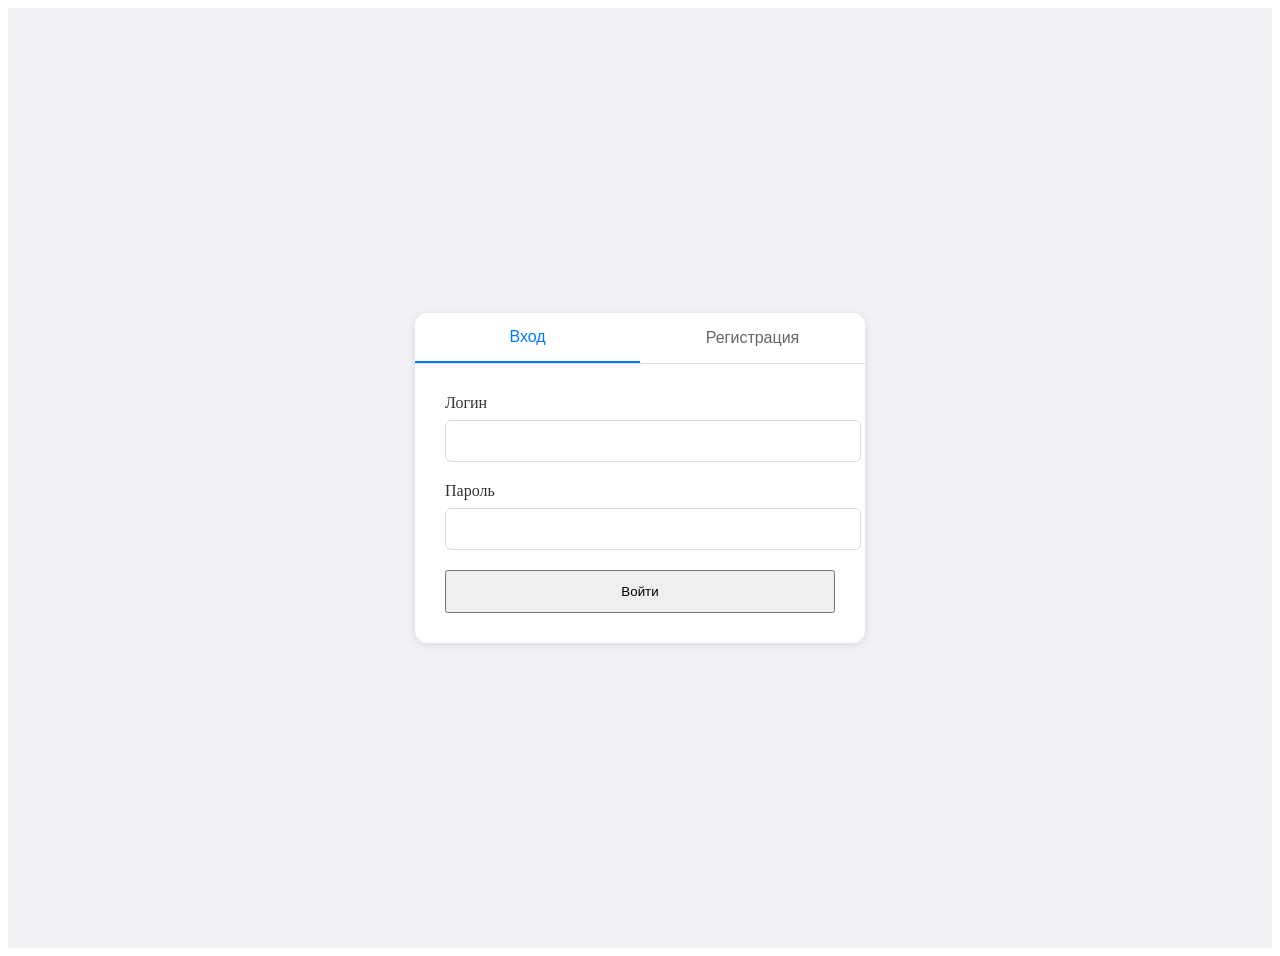
==== static/login.html @ 73deea54 "Add files via upload" ====
<!DOCTYPE html>
<html lang="ru">
<head>
    <meta charset="UTF-8">
    <meta name="viewport" content="width=device-width, initial-scale=1.0">
    <title>Вход / Регистрация</title>
    <link rel="stylesheet" href="/style.css">
    <style>
        .auth-page {
            min-height: 100vh;
            background: #f0f2f5;
            display: flex;
            align-items: center;
            justify-content: center;
            padding: 20px;
        }
        .auth-card {
            background: white;
            border-radius: 12px;
            width: 100%;
            max-width: 450px;
            overflow: hidden;
            box-shadow: 0 2px 8px rgba(0,0,0,0.1);
        }
        .auth-tabs {
            display: flex;
            border-bottom: 1px solid #e0e0e0;
        }
        .auth-tab {
            flex: 1;
            padding: 15px;
            text-align: center;
            cursor: pointer;
            border: none;
            background: none;
            font-size: 16px;
            font-weight: 500;
            color: #666;
        }
        .auth-tab.active {
            color: #007bff;
            border-bottom: 2px solid #007bff;
        }
        .auth-form {
            padding: 30px;
            display: none;
        }
        .auth-form.active {
            display: block;
            animation: fadeIn 0.3s ease;
        }
        @keyframes fadeIn {
            from { opacity: 0; transform: translateY(10px); }
            to { opacity: 1; transform: translateY(0); }
        }
        .form-group {
            margin-bottom: 20px;
        }
        .form-group label {
            display: block;
            margin-bottom: 8px;
            font-weight: 500;
            color: #333;
        }
        .form-group input {
            width: 100%;
            padding: 12px;
            border: 1px solid #ddd;
            border-radius: 6px;
            font-size: 14px;
        }
        .form-group input:focus {
            outline: none;
            border-color: #007bff;
        }
        .btn-block {
            width: 100%;
            padding: 12px;
        }
        .test-info {
            margin-top: 20px;
            padding: 15px;
            background: #f8f9fa;
            border-radius: 6px;
            font-size: 13px;
        }
        .test-info p {
            margin: 5px 0;
        }
        .test-info strong {
            color: #007bff;
        }
    </style>
</head>
<body>
    <div class="auth-page">
        <div class="auth-card">
            <div class="auth-tabs">
                <button class="auth-tab active" onclick="switchTab('login')">Вход</button>
                <button class="auth-tab" onclick="switchTab('register')">Регистрация</button>
            </div>
            
            <div id="loginForm" class="auth-form active">
                <form onsubmit="login(event)">
                    <div class="form-group">
                        <label>Логин</label>
                        <input type="text" id="loginUsername" required>
                    </div>
                    <div class="form-group">
                        <label>Пароль</label>
                        <input type="password" id="loginPassword" required>
                    </div>
                    <button type="submit" class="btn btn-primary btn-block">Войти</button>
                </form>
            </div>
            
            <div id="registerForm" class="auth-form">
                <form onsubmit="register(event)">
                    <div class="form-group">
                        <label>Логин</label>
                        <input type="text" id="regUsername" required>
                    </div>
                    <div class="form-group">
                        <label>Email</label>
                        <input type="email" id="regEmail" required>
                    </div>
                    <div class="form-group">
                        <label>Пароль</label>
                        <input type="password" id="regPassword" required>
                    </div>
                    <div class="form-group">
                        <label>Подтверждение пароля</label>
                        <input type="password" id="regPasswordConfirm" required>
                    </div>
                    <button type="submit" class="btn btn-primary btn-block">Зарегистрироваться</button>
                </form>
            </div>
        </div>
    </div>
    
    <script>
        function switchTab(tab) {
            const tabs = document.querySelectorAll('.auth-tab');
            const forms = document.querySelectorAll('.auth-form');
            
            tabs.forEach(t => t.classList.remove('active'));
            forms.forEach(f => f.classList.remove('active'));
            
            if (tab === 'login') {
                tabs[0].classList.add('active');
                document.getElementById('loginForm').classList.add('active');
            } else {
                tabs[1].classList.add('active');
                document.getElementById('registerForm').classList.add('active');
            }
        }
        
        async function login(event) {
            event.preventDefault();
            const username = document.getElementById('loginUsername').value;
            const password = document.getElementById('loginPassword').value;
            
            try {
                const res = await fetch('/api/login', {
                    method: 'POST',
                    headers: { 'Content-Type': 'application/json' },
                    body: JSON.stringify({ username, password }),
                    credentials: 'include'
                });
                
                if (res.ok) {
                    window.location.href = '/';
                } else {
                    const data = await res.json();
                    showAlert(data.error || 'Ошибка входа', 'error');
                }
            } catch(e) {
                showAlert('Ошибка соединения', 'error');
            }
        }
        
        async function register(event) {
            event.preventDefault();
            const username = document.getElementById('regUsername').value;
            const email = document.getElementById('regEmail').value;
            const password = document.getElementById('regPassword').value;
            const confirm = document.getElementById('regPasswordConfirm').value;
            
            if (password !== confirm) {
                showAlert('Пароли не совпадают', 'error');
                return;
            }
            
            if (password.length < 4) {
                showAlert('Пароль минимум 4 символа', 'error');
                return;
            }
            
            try {
                const res = await fetch('/api/register', {
                    method: 'POST',
                    headers: { 'Content-Type': 'application/json' },
                    body: JSON.stringify({ username, email, password }),
                    credentials: 'include'
                });
                
                const data = await res.json();
                
                if (res.ok) {
                    showAlert('Регистрация успешна! Теперь войдите', 'success');
                    switchTab('login');
                    document.getElementById('loginUsername').value = username;
                } else {
                    showAlert(data.error || 'Ошибка регистрации', 'error');
                }
            } catch(e) {
                showAlert('Ошибка соединения', 'error');
            }
        }
        
        function showAlert(msg, type) {
            const div = document.createElement('div');
            div.className = `alert alert-${type}`;
            div.textContent = msg;
            document.body.appendChild(div);
            setTimeout(() => div.remove(), 3000);
        }
        
        fetch('/api/user', { credentials: 'include' }).then(res => {
            if (res.ok) window.location.href = '/';
        }).catch(() => {});
    </script>
</body>
</html>
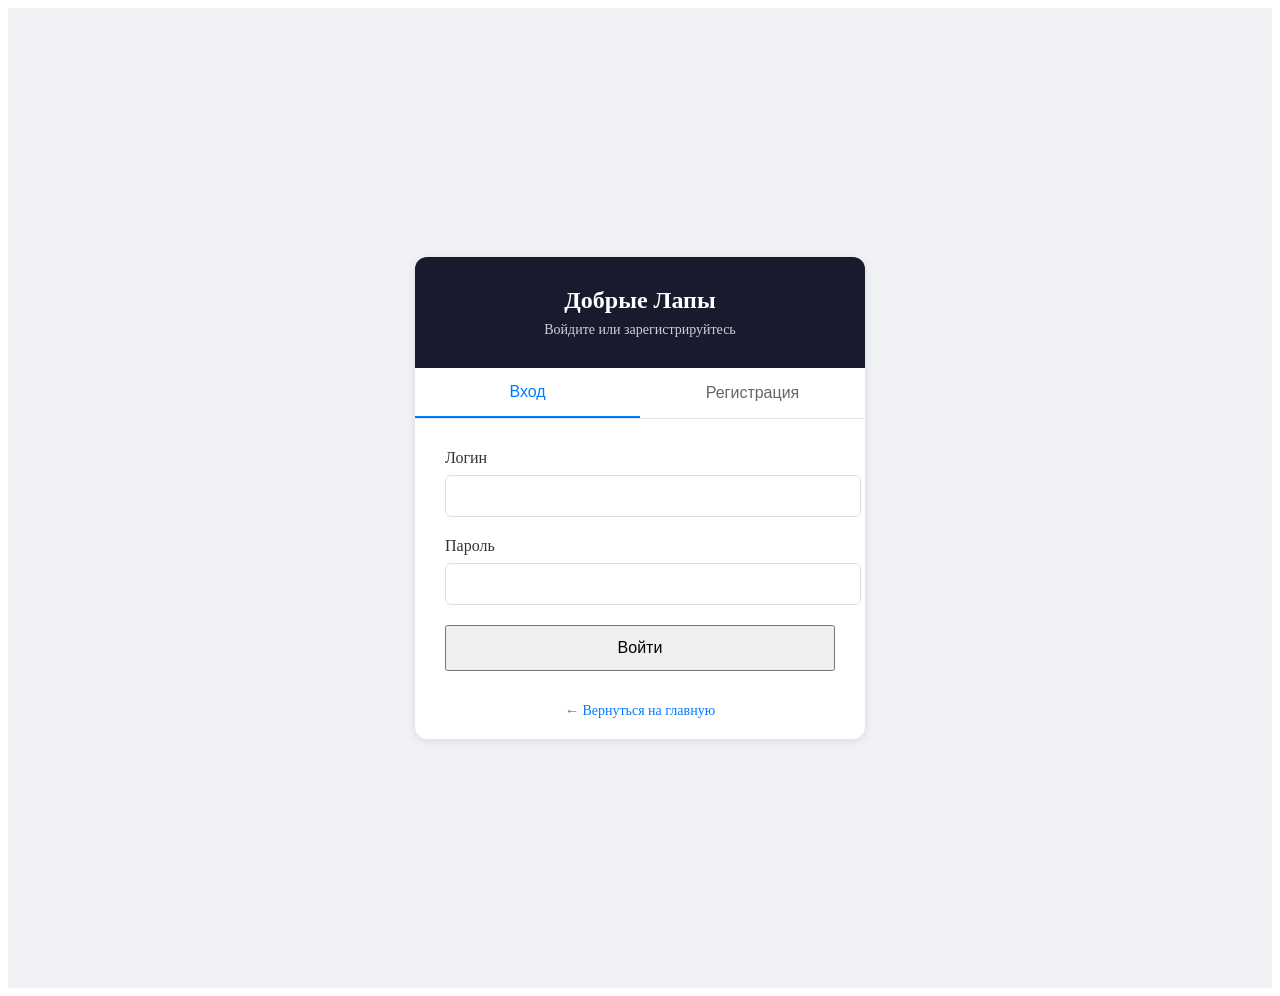
==== commit e38a096d: "update" ====
--- a/static/login.html
+++ b/static/login.html
@@ -3,7 +3,7 @@
 <head>
     <meta charset="UTF-8">
     <meta name="viewport" content="width=device-width, initial-scale=1.0">
-    <title>Вход / Регистрация</title>
+    <title>Вход / Регистрация - Добрые Лапы</title>
     <link rel="stylesheet" href="/style.css">
     <style>
         .auth-page {
@@ -12,7 +12,7 @@
             display: flex;
             align-items: center;
             justify-content: center;
-            padding: 20px;
+            padding: 40px 20px;
         }
         .auth-card {
             background: white;
@@ -21,6 +21,21 @@
             max-width: 450px;
             overflow: hidden;
             box-shadow: 0 2px 8px rgba(0,0,0,0.1);
+        }
+        .auth-header {
+            background: #1a1a2e;
+            color: white;
+            padding: 30px;
+            text-align: center;
+        }
+        .auth-header h2 {
+            margin: 0;
+            font-size: 24px;
+        }
+        .auth-header p {
+            margin: 8px 0 0;
+            opacity: 0.8;
+            font-size: 14px;
         }
         .auth-tabs {
             display: flex;
@@ -36,6 +51,7 @@
             font-size: 16px;
             font-weight: 500;
             color: #666;
+            transition: all 0.2s;
         }
         .auth-tab.active {
             color: #007bff;
@@ -68,6 +84,7 @@
             border: 1px solid #ddd;
             border-radius: 6px;
             font-size: 14px;
+            transition: border-color 0.2s;
         }
         .form-group input:focus {
             outline: none;
@@ -76,6 +93,7 @@
         .btn-block {
             width: 100%;
             padding: 12px;
+            font-size: 16px;
         }
         .test-info {
             margin-top: 20px;
@@ -90,11 +108,28 @@
         .test-info strong {
             color: #007bff;
         }
+        .back-link {
+            text-align: center;
+            margin-bottom: 20px;
+        }
+        .back-link a {
+            color: #007bff;
+            text-decoration: none;
+            font-size: 14px;
+        }
+        .back-link a:hover {
+            text-decoration: underline;
+        }
     </style>
 </head>
 <body>
     <div class="auth-page">
         <div class="auth-card">
+            <div class="auth-header">
+                <h2>Добрые Лапы</h2>
+                <p>Войдите или зарегистрируйтесь</p>
+            </div>
+            
             <div class="auth-tabs">
                 <button class="auth-tab active" onclick="switchTab('login')">Вход</button>
                 <button class="auth-tab" onclick="switchTab('register')">Регистрация</button>
@@ -134,6 +169,10 @@
                     </div>
                     <button type="submit" class="btn btn-primary btn-block">Зарегистрироваться</button>
                 </form>
+            </div>
+            
+            <div class="back-link">
+                <a href="/">← Вернуться на главную</a>
             </div>
         </div>
     </div>
